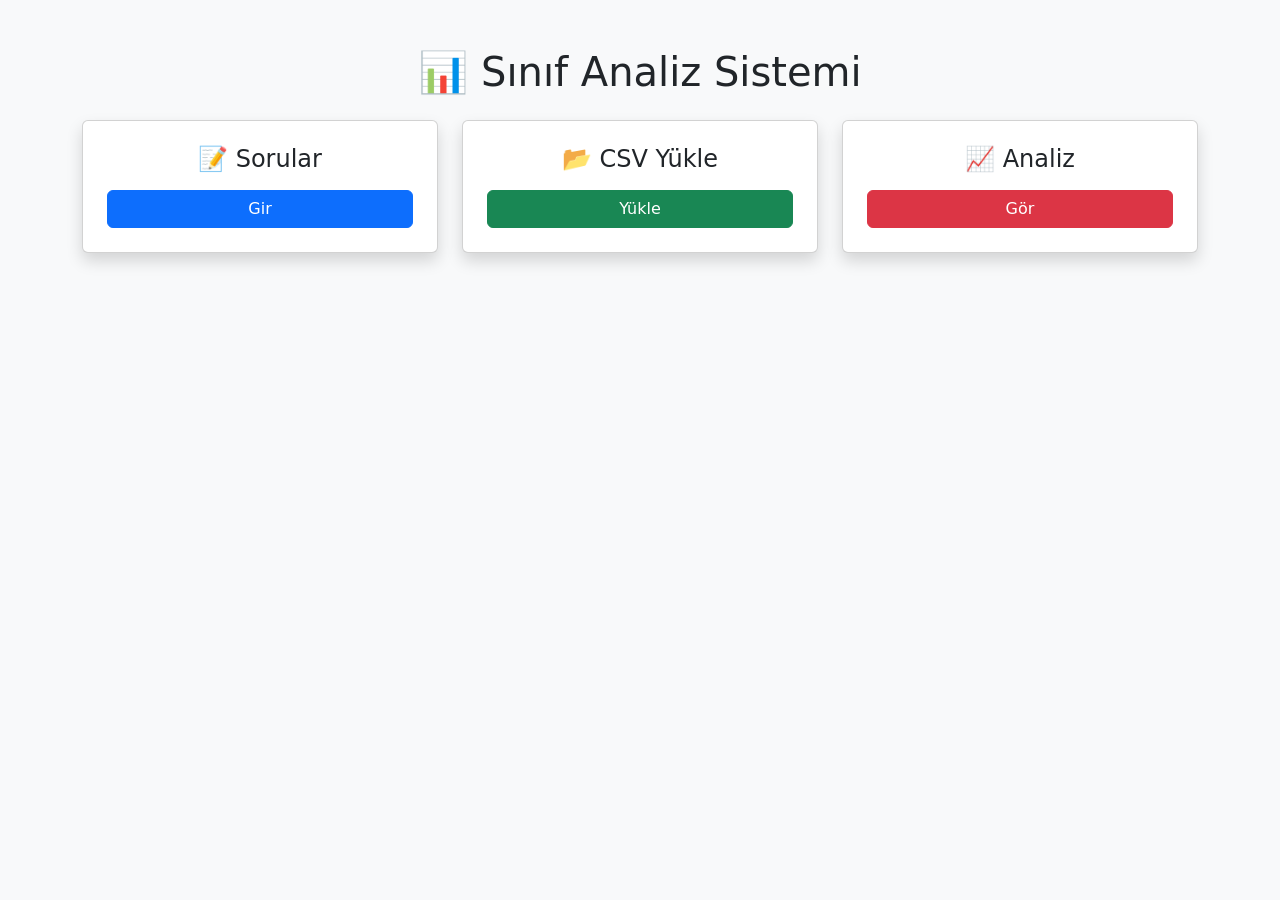
==== templates/index.html @ 9224045e "ilk proje" ====
<!DOCTYPE html>
<html>
<head>
    <title>Sınıf Analiz Sistemi</title>
    <link href="https://cdn.jsdelivr.net/npm/bootstrap@5.3.0/dist/css/bootstrap.min.css" rel="stylesheet">
</head>

<body class="bg-light">

<div class="container mt-5 text-center">

    <h1 class="mb-4">📊 Sınıf Analiz Sistemi</h1>

    <div class="row">

        <div class="col-md-4">
            <div class="card shadow p-4">
                <h4>📝 Sorular</h4>
                <a href="/sorular" class="btn btn-primary mt-2">Gir</a>
            </div>
        </div>

        <div class="col-md-4">
            <div class="card shadow p-4">
                <h4>📂 CSV Yükle</h4>
                <a href="/csv_cevap" class="btn btn-success mt-2">Yükle</a>
            </div>
        </div>

        <div class="col-md-4">
            <div class="card shadow p-4">
                <h4>📈 Analiz</h4>
                <a href="/analiz" class="btn btn-danger mt-2">Gör</a>
            </div>
        </div>

    </div>

</div>

</body>
</html>
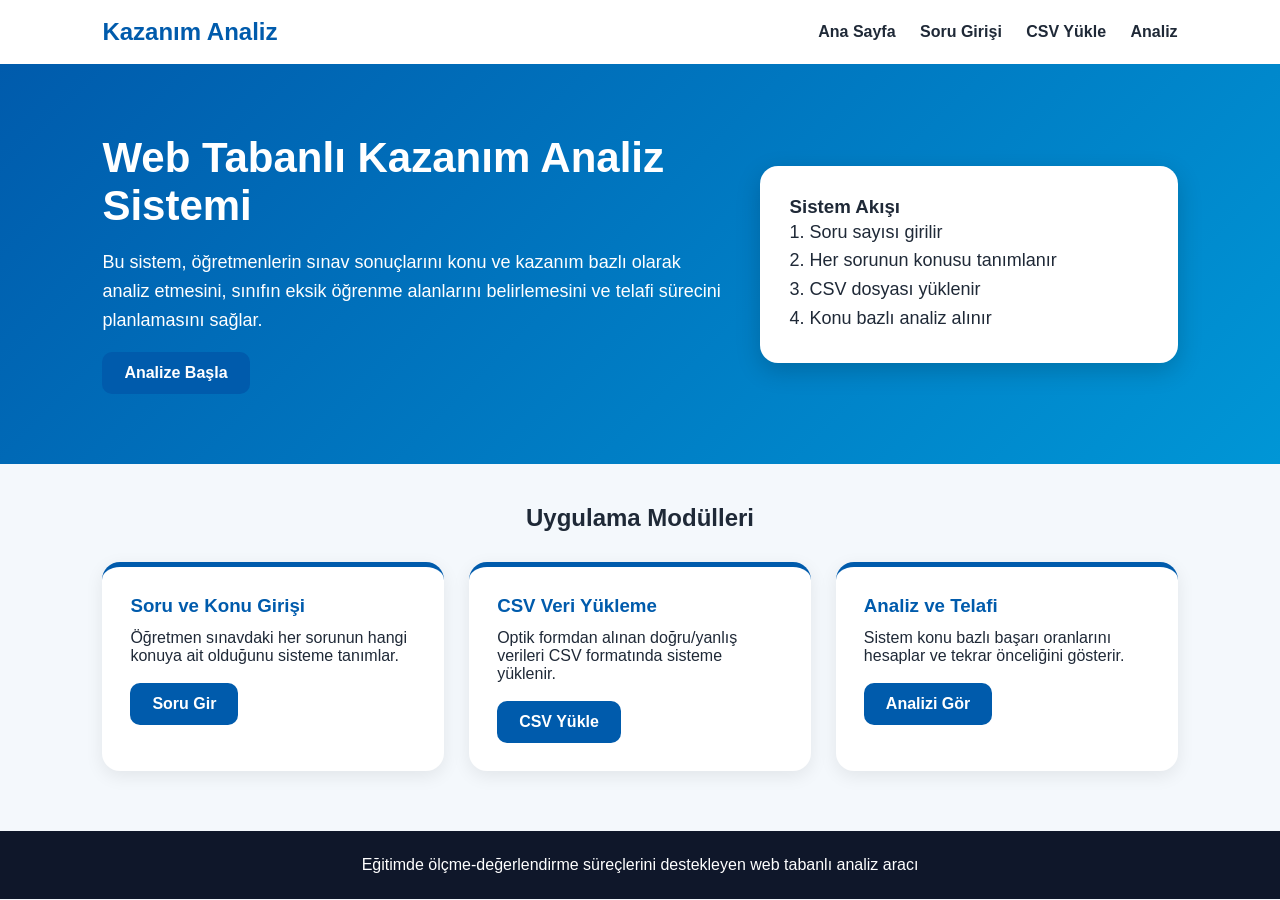
==== commit f61af593: "arayuz btk akademi tarzinda guncellendi" ====
--- a/templates/index.html
+++ b/templates/index.html
@@ -2,40 +2,65 @@
 <html>
 <head>
     <title>Sınıf Analiz Sistemi</title>
-    <link href="https://cdn.jsdelivr.net/npm/bootstrap@5.3.0/dist/css/bootstrap.min.css" rel="stylesheet">
+    <link rel="stylesheet" href="/static/style.css">
 </head>
+<body>
 
-<body class="bg-light">
+<div class="navbar">
+    <div class="logo">Kazanım Analiz</div>
+    <div class="nav-links">
+        <a href="/">Ana Sayfa</a>
+        <a href="/sorular">Soru Girişi</a>
+        <a href="/yukle">CSV Yükle</a>
+        <a href="/analiz">Analiz</a>
+    </div>
+</div>
 
-<div class="container mt-5 text-center">
+<div class="hero">
+    <div>
+        <h1>Web Tabanlı Kazanım Analiz Sistemi</h1>
+        <p>
+            Bu sistem, öğretmenlerin sınav sonuçlarını konu ve kazanım bazlı olarak analiz etmesini,
+            sınıfın eksik öğrenme alanlarını belirlemesini ve telafi sürecini planlamasını sağlar.
+        </p>
+        <a href="/sorular" class="btn">Analize Başla</a>
+    </div>
 
-    <h1 class="mb-4">📊 Sınıf Analiz Sistemi</h1>
+    <div class="hero-card">
+        <h3>Sistem Akışı</h3>
+        <p>1. Soru sayısı girilir</p>
+        <p>2. Her sorunun konusu tanımlanır</p>
+        <p>3. CSV dosyası yüklenir</p>
+        <p>4. Konu bazlı analiz alınır</p>
+    </div>
+</div>
 
-    <div class="row">
+<div class="container">
+    <h2 class="section-title">Uygulama Modülleri</h2>
 
-        <div class="col-md-4">
-            <div class="card shadow p-4">
-                <h4>📝 Sorular</h4>
-                <a href="/sorular" class="btn btn-primary mt-2">Gir</a>
-            </div>
+    <div class="cards">
+        <div class="card">
+            <h3>Soru ve Konu Girişi</h3>
+            <p>Öğretmen sınavdaki her sorunun hangi konuya ait olduğunu sisteme tanımlar.</p>
+            <a href="/sorular" class="btn">Soru Gir</a>
         </div>
 
-        <div class="col-md-4">
-            <div class="card shadow p-4">
-                <h4>📂 CSV Yükle</h4>
-                <a href="/csv_cevap" class="btn btn-success mt-2">Yükle</a>
-            </div>
+        <div class="card">
+            <h3>CSV Veri Yükleme</h3>
+            <p>Optik formdan alınan doğru/yanlış verileri CSV formatında sisteme yüklenir.</p>
+            <a href="/yukle" class="btn">CSV Yükle</a>
         </div>
 
-        <div class="col-md-4">
-            <div class="card shadow p-4">
-                <h4>📈 Analiz</h4>
-                <a href="/analiz" class="btn btn-danger mt-2">Gör</a>
-            </div>
+        <div class="card">
+            <h3>Analiz ve Telafi</h3>
+            <p>Sistem konu bazlı başarı oranlarını hesaplar ve tekrar önceliğini gösterir.</p>
+            <a href="/analiz" class="btn">Analizi Gör</a>
         </div>
+    </div>
+</div>
 
-    </div>
-
+<div class="footer">
+    Eğitimde ölçme-değerlendirme süreçlerini destekleyen web tabanlı analiz aracı
 </div>
 
 </body>
--- a/static/style.css
+++ b/static/style.css
@@ -0,0 +1,175 @@
+* {
+    margin: 0;
+    padding: 0;
+    box-sizing: border-box;
+}
+
+body {
+    font-family: Arial, sans-serif;
+    background: #f4f8fc;
+    color: #1f2937;
+}
+
+.navbar {
+    background: #ffffff;
+    padding: 18px 8%;
+    display: flex;
+    justify-content: space-between;
+    align-items: center;
+    box-shadow: 0 3px 14px rgba(0,0,0,0.08);
+}
+
+.logo {
+    font-size: 24px;
+    font-weight: bold;
+    color: #005bac;
+}
+
+.nav-links a {
+    margin-left: 20px;
+    text-decoration: none;
+    color: #1f2937;
+    font-weight: 600;
+}
+
+.hero {
+    background: linear-gradient(135deg, #005bac, #0096d6);
+    color: white;
+    padding: 70px 8%;
+    display: grid;
+    grid-template-columns: 1.2fr 0.8fr;
+    gap: 30px;
+    align-items: center;
+}
+
+.hero h1 {
+    font-size: 42px;
+    margin-bottom: 18px;
+}
+
+.hero p {
+    font-size: 18px;
+    line-height: 1.6;
+}
+
+.hero-card {
+    background: white;
+    color: #1f2937;
+    padding: 30px;
+    border-radius: 18px;
+    box-shadow: 0 8px 25px rgba(0,0,0,0.18);
+}
+
+.container {
+    width: 84%;
+    margin: 40px auto;
+}
+
+.section-title {
+    text-align: center;
+    margin-bottom: 30px;
+}
+
+.cards {
+    display: grid;
+    grid-template-columns: repeat(3, 1fr);
+    gap: 25px;
+}
+
+.card {
+    background: white;
+    padding: 28px;
+    border-radius: 18px;
+    box-shadow: 0 5px 18px rgba(0,0,0,0.08);
+    border-top: 5px solid #005bac;
+}
+
+.card h3 {
+    color: #005bac;
+    margin-bottom: 12px;
+}
+
+.btn {
+    display: inline-block;
+    margin-top: 18px;
+    background: #005bac;
+    color: white;
+    padding: 12px 22px;
+    border-radius: 10px;
+    text-decoration: none;
+    border: none;
+    cursor: pointer;
+    font-weight: bold;
+}
+
+.btn:hover {
+    background: #003f7f;
+}
+
+.form-box {
+    background: white;
+    padding: 35px;
+    border-radius: 18px;
+    box-shadow: 0 5px 18px rgba(0,0,0,0.08);
+    margin-top: 25px;
+}
+
+input {
+    width: 100%;
+    padding: 13px;
+    margin: 10px 0;
+    border: 1px solid #cbd5e1;
+    border-radius: 10px;
+}
+
+.info-box {
+    background: #e8f3ff;
+    border-left: 6px solid #005bac;
+    padding: 18px;
+    border-radius: 12px;
+    margin-bottom: 22px;
+}
+
+table {
+    width: 100%;
+    border-collapse: collapse;
+    background: white;
+    border-radius: 14px;
+    overflow: hidden;
+    box-shadow: 0 5px 18px rgba(0,0,0,0.08);
+}
+
+th {
+    background: #005bac;
+    color: white;
+    padding: 15px;
+}
+
+td {
+    padding: 14px;
+    text-align: center;
+    border-bottom: 1px solid #e5e7eb;
+}
+
+.footer {
+    margin-top: 60px;
+    padding: 25px;
+    text-align: center;
+    background: #0f172a;
+    color: white;
+}
+
+@media(max-width: 800px) {
+    .hero {
+        grid-template-columns: 1fr;
+    }
+
+    .cards {
+        grid-template-columns: 1fr;
+    }
+
+    .navbar {
+        flex-direction: column;
+        gap: 12px;
+    }
+}
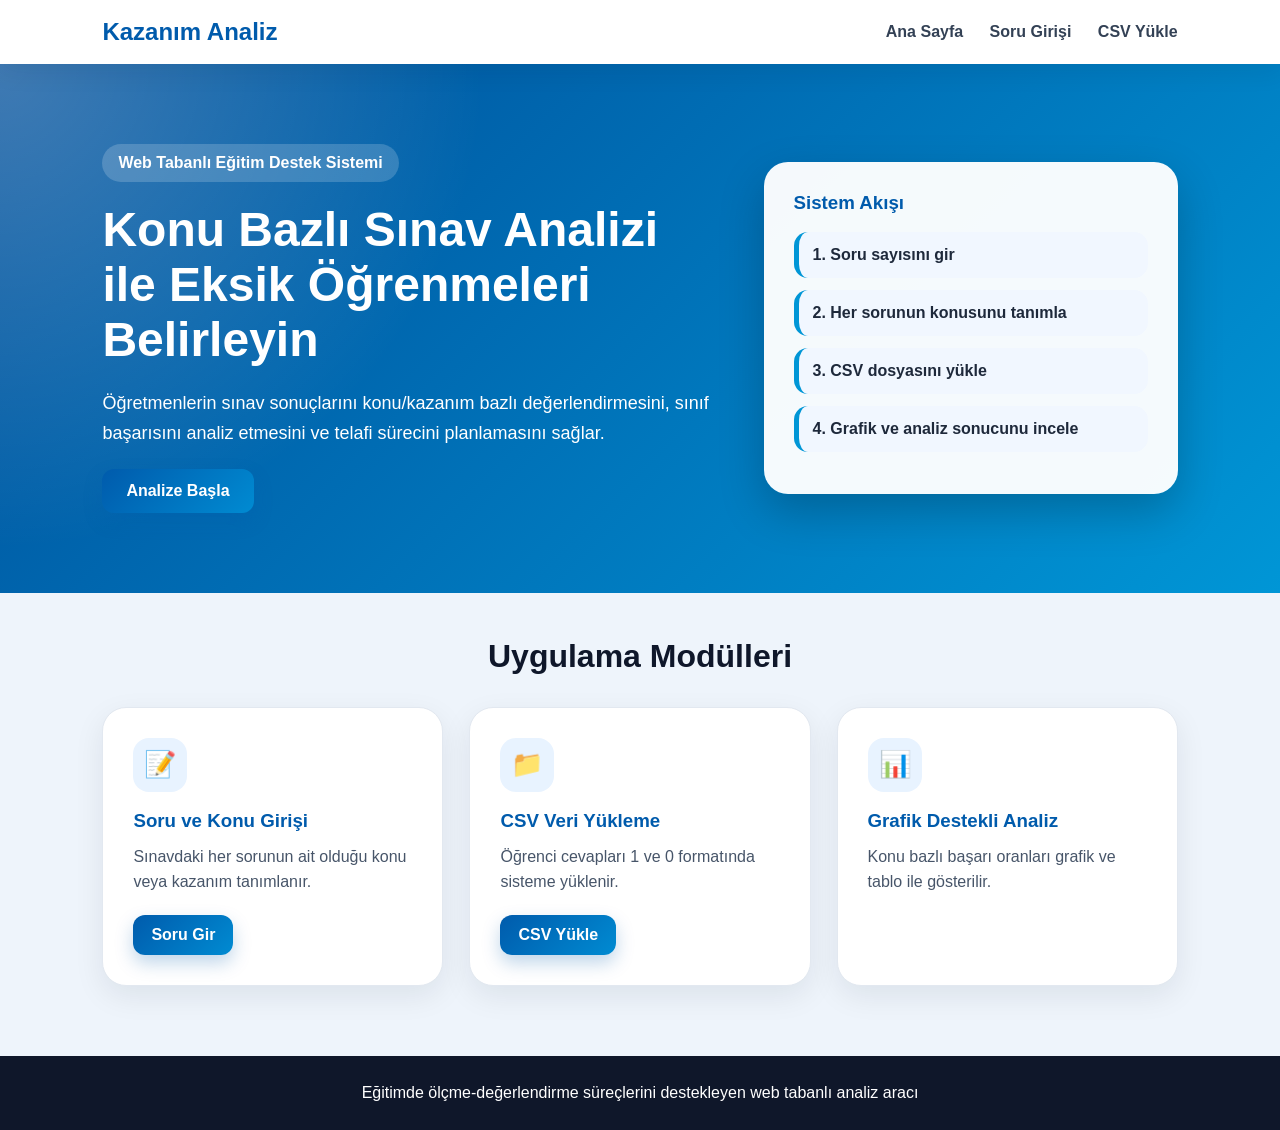
==== commit 53d95453: "grafikli analiz arayuzu eklendi" ====
--- a/templates/index.html
+++ b/templates/index.html
@@ -1,7 +1,8 @@
 <!DOCTYPE html>
-<html>
+<html lang="tr">
 <head>
-    <title>Sınıf Analiz Sistemi</title>
+    <meta charset="UTF-8">
+    <title>Kazanım Analiz Sistemi</title>
     <link rel="stylesheet" href="/static/style.css">
 </head>
 <body>
@@ -12,52 +13,54 @@
         <a href="/">Ana Sayfa</a>
         <a href="/sorular">Soru Girişi</a>
         <a href="/yukle">CSV Yükle</a>
-        <a href="/analiz">Analiz</a>
     </div>
 </div>
 
-<div class="hero">
-    <div>
-        <h1>Web Tabanlı Kazanım Analiz Sistemi</h1>
+<section class="hero">
+    <div class="hero-text">
+        <span class="badge">Web Tabanlı Eğitim Destek Sistemi</span>
+        <h1>Konu Bazlı Sınav Analizi ile Eksik Öğrenmeleri Belirleyin</h1>
         <p>
-            Bu sistem, öğretmenlerin sınav sonuçlarını konu ve kazanım bazlı olarak analiz etmesini,
-            sınıfın eksik öğrenme alanlarını belirlemesini ve telafi sürecini planlamasını sağlar.
+            Öğretmenlerin sınav sonuçlarını konu/kazanım bazlı değerlendirmesini,
+            sınıf başarısını analiz etmesini ve telafi sürecini planlamasını sağlar.
         </p>
         <a href="/sorular" class="btn">Analize Başla</a>
     </div>
 
-    <div class="hero-card">
+    <div class="hero-panel">
         <h3>Sistem Akışı</h3>
-        <p>1. Soru sayısı girilir</p>
-        <p>2. Her sorunun konusu tanımlanır</p>
-        <p>3. CSV dosyası yüklenir</p>
-        <p>4. Konu bazlı analiz alınır</p>
+        <div class="step">1. Soru sayısını gir</div>
+        <div class="step">2. Her sorunun konusunu tanımla</div>
+        <div class="step">3. CSV dosyasını yükle</div>
+        <div class="step">4. Grafik ve analiz sonucunu incele</div>
     </div>
-</div>
+</section>
 
-<div class="container">
+<section class="container">
     <h2 class="section-title">Uygulama Modülleri</h2>
 
     <div class="cards">
         <div class="card">
+            <div class="icon">📝</div>
             <h3>Soru ve Konu Girişi</h3>
-            <p>Öğretmen sınavdaki her sorunun hangi konuya ait olduğunu sisteme tanımlar.</p>
-            <a href="/sorular" class="btn">Soru Gir</a>
+            <p>Sınavdaki her sorunun ait olduğu konu veya kazanım tanımlanır.</p>
+            <a href="/sorular" class="btn small">Soru Gir</a>
         </div>
 
         <div class="card">
+            <div class="icon">📁</div>
             <h3>CSV Veri Yükleme</h3>
-            <p>Optik formdan alınan doğru/yanlış verileri CSV formatında sisteme yüklenir.</p>
-            <a href="/yukle" class="btn">CSV Yükle</a>
+            <p>Öğrenci cevapları 1 ve 0 formatında sisteme yüklenir.</p>
+            <a href="/yukle" class="btn small">CSV Yükle</a>
         </div>
 
         <div class="card">
-            <h3>Analiz ve Telafi</h3>
-            <p>Sistem konu bazlı başarı oranlarını hesaplar ve tekrar önceliğini gösterir.</p>
-            <a href="/analiz" class="btn">Analizi Gör</a>
+            <div class="icon">📊</div>
+            <h3>Grafik Destekli Analiz</h3>
+            <p>Konu bazlı başarı oranları grafik ve tablo ile gösterilir.</p>
         </div>
     </div>
-</div>
+</section>
 
 <div class="footer">
     Eğitimde ölçme-değerlendirme süreçlerini destekleyen web tabanlı analiz aracı
--- a/static/style.css
+++ b/static/style.css
@@ -5,171 +5,366 @@
 }
 
 body {
-    font-family: Arial, sans-serif;
-    background: #f4f8fc;
-    color: #1f2937;
+    font-family: "Segoe UI", Arial, sans-serif;
+    background: #eef4fb;
+    color: #1e293b;
 }
 
 .navbar {
-    background: #ffffff;
+    background: rgba(255,255,255,0.95);
     padding: 18px 8%;
     display: flex;
     justify-content: space-between;
     align-items: center;
-    box-shadow: 0 3px 14px rgba(0,0,0,0.08);
+    box-shadow: 0 8px 25px rgba(15, 23, 42, 0.08);
+    position: sticky;
+    top: 0;
+    z-index: 100;
 }
 
 .logo {
     font-size: 24px;
-    font-weight: bold;
+    font-weight: 800;
     color: #005bac;
 }
 
 .nav-links a {
-    margin-left: 20px;
+    margin-left: 22px;
     text-decoration: none;
-    color: #1f2937;
+    color: #334155;
     font-weight: 600;
 }
 
+.nav-links a:hover {
+    color: #005bac;
+}
+
 .hero {
-    background: linear-gradient(135deg, #005bac, #0096d6);
-    color: white;
-    padding: 70px 8%;
+    min-height: 520px;
+    background:
+        radial-gradient(circle at top left, rgba(255,255,255,0.25), transparent 35%),
+        linear-gradient(135deg, #004e9a, #0096d6);
+    color: white;
+    padding: 80px 8%;
     display: grid;
     grid-template-columns: 1.2fr 0.8fr;
-    gap: 30px;
+    gap: 40px;
     align-items: center;
 }
 
+.badge {
+    display: inline-block;
+    background: rgba(255,255,255,0.18);
+    padding: 10px 16px;
+    border-radius: 999px;
+    margin-bottom: 20px;
+    font-weight: 600;
+}
+
 .hero h1 {
-    font-size: 42px;
-    margin-bottom: 18px;
+    font-size: 48px;
+    line-height: 1.15;
+    margin-bottom: 20px;
 }
 
 .hero p {
     font-size: 18px;
-    line-height: 1.6;
-}
-
-.hero-card {
-    background: white;
-    color: #1f2937;
+    line-height: 1.7;
+    max-width: 720px;
+}
+
+.hero-panel {
+    background: rgba(255,255,255,0.96);
+    color: #1e293b;
     padding: 30px;
-    border-radius: 18px;
-    box-shadow: 0 8px 25px rgba(0,0,0,0.18);
+    border-radius: 24px;
+    box-shadow: 0 18px 45px rgba(0,0,0,0.22);
+}
+
+.hero-panel h3 {
+    color: #005bac;
+    margin-bottom: 18px;
+}
+
+.step {
+    background: #f1f7ff;
+    padding: 14px;
+    margin-bottom: 12px;
+    border-radius: 14px;
+    border-left: 5px solid #0096d6;
+    font-weight: 600;
 }
 
 .container {
     width: 84%;
-    margin: 40px auto;
+    margin: 45px auto;
+}
+
+.container.narrow {
+    max-width: 850px;
+}
+
+.page-header {
+    background: linear-gradient(135deg, #005bac, #0ea5e9);
+    color: white;
+    padding: 55px 8%;
+    text-align: center;
+}
+
+.page-header h1 {
+    font-size: 38px;
+    margin-bottom: 12px;
+}
+
+.page-header p {
+    font-size: 17px;
 }
 
 .section-title {
     text-align: center;
-    margin-bottom: 30px;
+    margin-bottom: 32px;
+    font-size: 32px;
+    color: #0f172a;
 }
 
 .cards {
     display: grid;
     grid-template-columns: repeat(3, 1fr);
-    gap: 25px;
+    gap: 26px;
 }
 
 .card {
     background: white;
-    padding: 28px;
-    border-radius: 18px;
-    box-shadow: 0 5px 18px rgba(0,0,0,0.08);
-    border-top: 5px solid #005bac;
+    padding: 30px;
+    border-radius: 24px;
+    box-shadow: 0 10px 30px rgba(15, 23, 42, 0.08);
+    border: 1px solid #e2e8f0;
+    transition: 0.25s;
+}
+
+.card:hover {
+    transform: translateY(-6px);
+    box-shadow: 0 18px 40px rgba(15, 23, 42, 0.13);
+}
+
+.icon {
+    width: 54px;
+    height: 54px;
+    border-radius: 16px;
+    background: #e8f3ff;
+    display: flex;
+    align-items: center;
+    justify-content: center;
+    font-size: 26px;
+    margin-bottom: 18px;
 }
 
 .card h3 {
     color: #005bac;
     margin-bottom: 12px;
+}
+
+.card p {
+    line-height: 1.6;
+    color: #475569;
 }
 
 .btn {
     display: inline-block;
-    margin-top: 18px;
-    background: #005bac;
-    color: white;
-    padding: 12px 22px;
-    border-radius: 10px;
+    margin-top: 20px;
+    background: linear-gradient(135deg, #005bac, #008bd2);
+    color: white;
+    padding: 13px 24px;
+    border-radius: 12px;
     text-decoration: none;
     border: none;
     cursor: pointer;
-    font-weight: bold;
+    font-weight: 800;
+    box-shadow: 0 8px 18px rgba(0,91,172,0.25);
 }
 
 .btn:hover {
-    background: #003f7f;
+    background: linear-gradient(135deg, #003f7f, #0076b6);
+}
+
+.btn.small {
+    padding: 11px 18px;
 }
 
 .form-box {
     background: white;
     padding: 35px;
-    border-radius: 18px;
-    box-shadow: 0 5px 18px rgba(0,0,0,0.08);
+    border-radius: 24px;
+    box-shadow: 0 10px 30px rgba(15, 23, 42, 0.08);
     margin-top: 25px;
+}
+
+label {
+    display: block;
+    margin-top: 14px;
+    margin-bottom: 7px;
+    font-weight: 700;
+    color: #334155;
 }
 
 input {
     width: 100%;
-    padding: 13px;
-    margin: 10px 0;
+    padding: 14px;
+    margin-bottom: 12px;
     border: 1px solid #cbd5e1;
-    border-radius: 10px;
+    border-radius: 12px;
+    font-size: 15px;
+}
+
+input:focus {
+    outline: none;
+    border-color: #0096d6;
+    box-shadow: 0 0 0 4px rgba(0,150,214,0.12);
 }
 
 .info-box {
     background: #e8f3ff;
     border-left: 6px solid #005bac;
-    padding: 18px;
-    border-radius: 12px;
+    padding: 20px;
+    border-radius: 16px;
     margin-bottom: 22px;
+    line-height: 1.6;
+}
+
+.alert {
+    padding: 15px 18px;
+    border-radius: 14px;
+    margin-bottom: 18px;
+    font-weight: 700;
+}
+
+.alert.success {
+    background: #dcfce7;
+    color: #166534;
+}
+
+.alert.error {
+    background: #fee2e2;
+    color: #991b1b;
+}
+
+.summary-cards {
+    display: grid;
+    grid-template-columns: repeat(3, 1fr);
+    gap: 22px;
+    margin-bottom: 28px;
+}
+
+.summary-card {
+    background: white;
+    padding: 25px;
+    border-radius: 22px;
+    box-shadow: 0 10px 30px rgba(15, 23, 42, 0.08);
+}
+
+.summary-card span {
+    color: #64748b;
+    font-weight: 700;
+}
+
+.summary-card h2 {
+    margin-top: 10px;
+    color: #005bac;
+}
+
+.danger-bg h2 {
+    color: #dc2626;
+}
+
+.success-bg h2 {
+    color: #16a34a;
+}
+
+.chart-box {
+    background: white;
+    padding: 30px;
+    border-radius: 24px;
+    box-shadow: 0 10px 30px rgba(15, 23, 42, 0.08);
+    margin-bottom: 30px;
+}
+
+.chart-box h3 {
+    margin-bottom: 20px;
+    color: #005bac;
+}
+
+.table-box {
+    overflow-x: auto;
 }
 
 table {
     width: 100%;
     border-collapse: collapse;
     background: white;
-    border-radius: 14px;
+    border-radius: 20px;
     overflow: hidden;
-    box-shadow: 0 5px 18px rgba(0,0,0,0.08);
+    box-shadow: 0 10px 30px rgba(15, 23, 42, 0.08);
 }
 
 th {
     background: #005bac;
     color: white;
+    padding: 16px;
+}
+
+td {
     padding: 15px;
-}
-
-td {
-    padding: 14px;
     text-align: center;
     border-bottom: 1px solid #e5e7eb;
 }
 
+.status {
+    padding: 8px 12px;
+    border-radius: 999px;
+    font-weight: 800;
+    font-size: 13px;
+}
+
+.status.danger {
+    background: #fee2e2;
+    color: #991b1b;
+}
+
+.status.warning {
+    background: #fef3c7;
+    color: #92400e;
+}
+
+.status.success {
+    background: #dcfce7;
+    color: #166534;
+}
+
 .footer {
-    margin-top: 60px;
-    padding: 25px;
+    margin-top: 70px;
+    padding: 28px;
     text-align: center;
     background: #0f172a;
     color: white;
 }
 
-@media(max-width: 800px) {
-    .hero {
+@media(max-width: 900px) {
+    .hero,
+    .cards,
+    .summary-cards {
         grid-template-columns: 1fr;
     }
 
-    .cards {
-        grid-template-columns: 1fr;
+    .hero h1 {
+        font-size: 36px;
     }
 
     .navbar {
         flex-direction: column;
-        gap: 12px;
+        gap: 14px;
+    }
+
+    .nav-links a {
+        margin: 0 8px;
     }
 }
